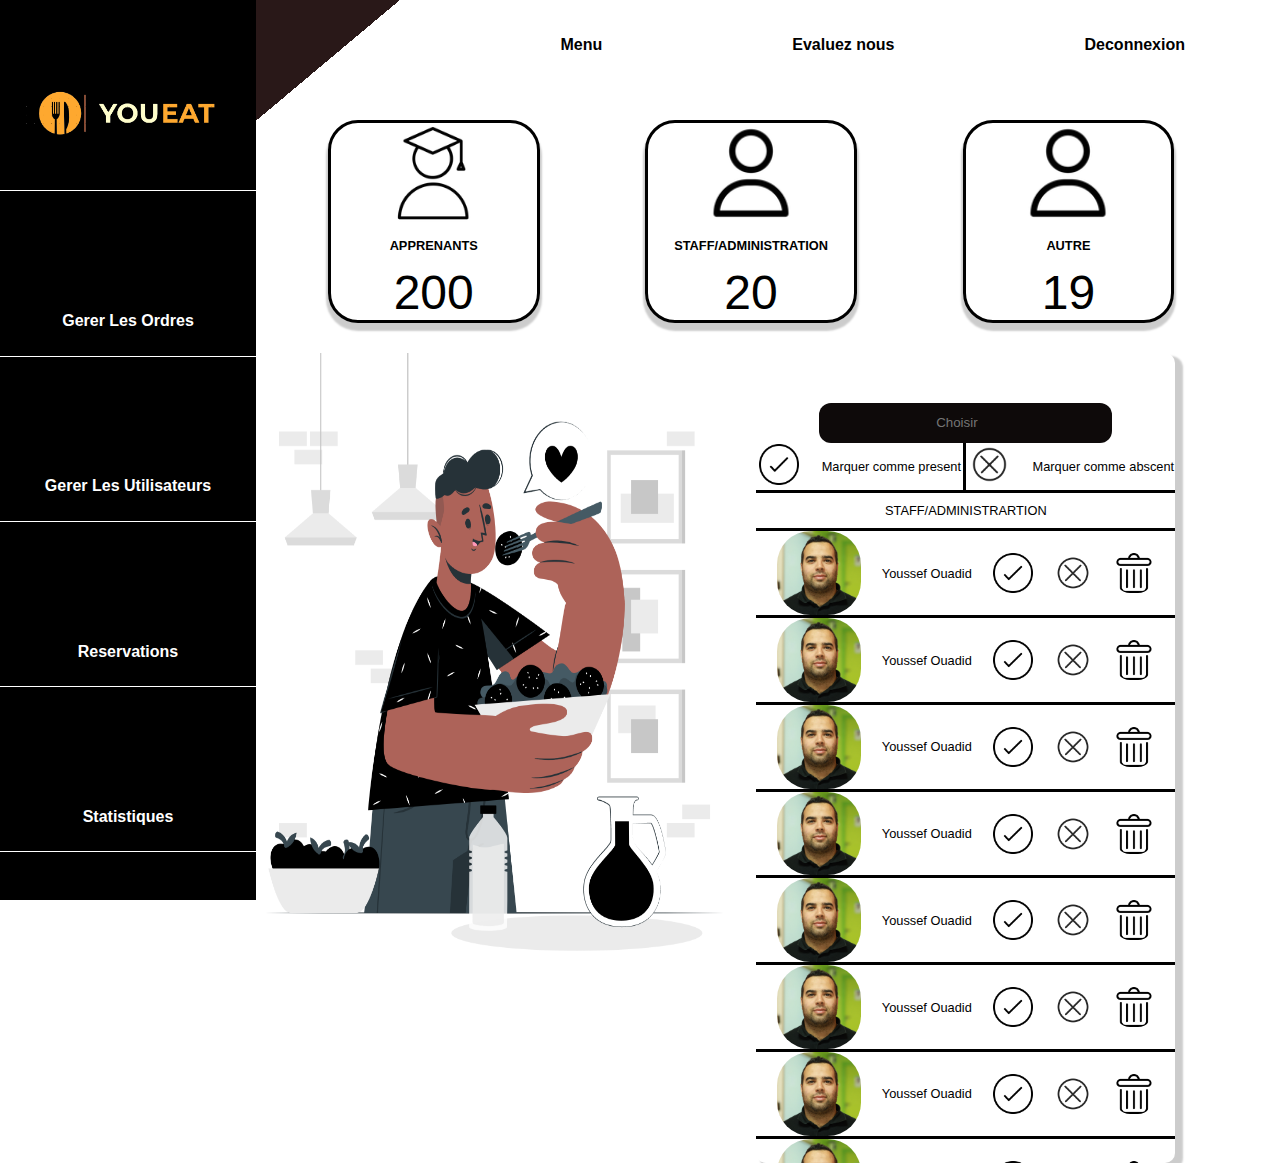
==== CodeSource/admin.html @ 44e64937 "L'ajout de code des deux pages Reservations&Admin" ====
<!DOCTYPE html>
<html lang="en">
  <head>
    <meta charset="UTF-8" />
    <meta http-equiv="X-UA-Compatible" content="IE=edge" />
    <meta name="viewport" content="width=device-width, initial-scale=1.0" />
    <meta
      name="description"
      content="Le site officiel de restauration de l'école YouCode / Si vous etes actuellement  un étiduant  YouCode creer votre compte et commencer par reservée votre plat  "
    />
    <meta
      name="keywords"
      content="Repat , manger , plats , admin , gerer,YouCode"
    />
    <link rel="stylesheet" href="styleReser-admin.css" />
    <link rel="icon" href="Ressources/ICON.png" />
    <title>Page Administration</title>
    <style>
      body {
        color: rgba(255, 255, 255, 0.719);
        font-family: "Karla", sans-serif;
        }
      ::-webkit-scrollbar {
        width: 15px;
      }
      ::-webkit-scrollbar-track {
        background-color: white;
      }
      ::-webkit-scrollbar-thumb {
        background-color: rgba(0, 0, 0, 0.363);
        border-radius: 10px;
      }
      ::-webkit-scrollbar-thumb:hover {
        background-color: black;
      }
    </style>
  </head>
  <body>
    <div class="admin admin-fullContainer">
      <aside class="aside asidebarC">
        <div class="asidebarContentC">
          <div class="border img">
            <img
              src="Ressources/logo.png"
              alt="Logo of the webpage"
            />
          </div>
          <div class="border"><a href="">Gerer Les Ordres</a></div>
          <div class="border"><a href="">Gerer Les Utilisateurs</a></div>
          <div class="border"><a href="reservation.html">Reservations</a></div>
          <div class="border"><a href="">Statistiques</a></div>
        </div>
      </aside>

      <main class="admin admin-Container">
        <header class="header">
          <ul>
            <li><a class="Menu" href="PageMenu.html">Menu</a></li>
            <li><a href="PageFeedBck.html">Evaluez nous</a></li>
            <li><a href="">Deconnexion</a></li>
          </ul>
        </header>
       
        <section class="section1">
          <div class="cards card1">
            <i><img src="Ressources/icons/learner.ico " width="100" alt="icon" /></i>
            <h1>APPRENANTS</h1>
            <span>200</span>
          </div>
          <div class="cards card2">
            <i><img src="Ressources/icons/user.ico " width="100" alt="icon" /></i>
            <h1>STAFF/ADMINISTRATION</h1>
            <span>20</span>
          </div>
          <div class="cards card3">
            <i><img src="Ressources/icons/user.ico " width="100" alt="icon"/></i>
            <h1>AUTRE</h1>
            <span>19</span>
          </div>
        </section>

        <section class="section2">
          <div class="imageC">
            <img
              class="back"
              src="Ressources/backgr.png"
              alt="Photo of a person eating"
            />
          </div>
          <div class="section2C">
            <div class="usersDataC">
              <input class="input" list="types" placeholder="Choisir" />
              <datalist id="types">
                <option value="Apprenants"></option>
                <option value="Staff"></option>
                <option value="Administration"></option>
              </datalist>
            </div>
            <div class="manageC">
              <div class="Cont Cont1">
                <i><img src="Ressources/icons/checked.ico " alt="icon" /></i>
                <span>Marquer comme present</span>
              </div>
              <div class="Cont">
                <i class="wrongIco"
                  ><img src="Ressources/icons/wrong.ico " alt="icon"
                /></i>
                <span>Marquer comme abscent</span>
              </div>
            </div>
            <div class="users spanX">
              <span class="">STAFF/ADMINISTRARTION</span>
            </div>
            <div class="users">
              <img src="Ressources/ouadidimage.jpg" alt="Ouadid Image" />
              <span>Youssef Ouadid</span>
              <img class="icons" src="Ressources/icons/checked.ico" alt="icon" />
              <img class="icons" src="Ressources/icons/wrong.ico" alt="icon"/>
              <img class="icons" src="Ressources/icons/delete.ico" alt="icon" />
            </div>
            <div class="users">
                <img src="Ressources/ouadidimage.jpg" alt="Ouadid Image" />
                <span>Youssef Ouadid</span>
                <img class="icons" src="Ressources/icons/checked.ico" alt="icon" />
                <img class="icons" src="Ressources/icons/wrong.ico" alt="icon"/>
                <img class="icons" src="Ressources/icons/delete.ico" alt="icon" />
              </div>
              <div class="users">
                <img src="Ressources/ouadidimage.jpg" alt="Ouadid Image" />
                <span>Youssef Ouadid</span>
                <img class="icons" src="Ressources/icons/checked.ico" alt="icon" />
                <img class="icons" src="Ressources/icons/wrong.ico" alt="icon"/>
                <img class="icons" src="Ressources/icons/delete.ico" alt="icon" />
              </div>
              <div class="users">
                <img src="Ressources/ouadidimage.jpg" alt="Ouadid Image" />
                <span>Youssef Ouadid</span>
                <img class="icons" src="Ressources/icons/checked.ico" alt="icon" />
                <img class="icons" src="Ressources/icons/wrong.ico" alt="icon"/>
                <img class="icons" src="Ressources/icons/delete.ico" alt="icon" />
              </div>
              <div class="users">
                <img src="Ressources/ouadidimage.jpg" alt="Ouadid Image" />
                <span>Youssef Ouadid</span>
                <img class="icons" src="Ressources/icons/checked.ico" alt="icon" />
                <img class="icons" src="Ressources/icons/wrong.ico" alt="icon"/>
                <img class="icons" src="Ressources/icons/delete.ico" alt="icon" />
              </div>
              <div class="users">
                <img src="Ressources/ouadidimage.jpg" alt="Ouadid Image" />
                <span>Youssef Ouadid</span>
                <img class="icons" src="Ressources/icons/checked.ico" alt="icon" />
                <img class="icons" src="Ressources/icons/wrong.ico" alt="icon"/>
                <img class="icons" src="Ressources/icons/delete.ico" alt="icon" />
              </div>
              <div class="users">
                <img src="Ressources/ouadidimage.jpg" alt="Ouadid Image" />
                <span>Youssef Ouadid</span>
                <img class="icons" src="Ressources/icons/checked.ico" alt="icon" />
                <img class="icons" src="Ressources/icons/wrong.ico" alt="icon"/>
                <img class="icons" src="Ressources/icons/delete.ico" alt="icon" />
              </div>
              <div class="users">
                <img src="Ressources/ouadidimage.jpg" alt="Ouadid Image" />
                <span>Youssef Ouadid</span>
                <img class="icons" src="Ressources/icons/checked.ico" alt="icon" />
                <img class="icons" src="Ressources/icons/wrong.ico" alt="icon"/>
                <img class="icons" src="Ressources/icons/delete.ico" alt="icon" />
              </div>
           
          </div>
          <h1 class="hi" style="display: none;">Hi</h1>
        </section>
    </main>
    </div>
  </body>
</html>
---- CodeSource/styleReser-admin.css ----
* {
  margin: 0px;
  padding: 0px;
  box-sizing: border-box;
  @import url("https://fonts.googleapis.com/css2?family=Karla:wght@800&display=swap");
 
}
/********* For Mobile and Tablettes layouts *********/
/****** Reservation page style ********/
.Reserv-all{
  background: rgb(255,255,255);
  background: linear-gradient(151deg, rgba(255,255,255,1) 11%, rgba(0,0,0,1) 11%);

}
.Reserv-all {
  display: grid;
  grid-template-columns: 1fr;
 
}
/******** HEADER ************/
.Reserv-header {
  display: grid;
  grid-template-columns: repeat(6, 1fr);
  grid-template-rows: 1fr auto;
}
.Reserv-header .logo {
  width: 200px;
}
.Reserv-header div {
  grid-column: 2 /4;
}
.Reserv-header ul {
  list-style: none;
  display: flex;
  justify-content: space-between;
  grid-column: 1/ 7;
  grid-row: 2/2;
}
/********* Style for section1 *******/
.Reserv-section1 {
  display: grid;
  grid-template-columns: repeat(10, 1fr);
  grid-template-rows: repeat(2, 1fr);
}
.Reserv-section1 .section1_container1 {
  grid-column: 2/ 10;
  padding-left: 2%;
  padding-top: 10%;
}
.Reserv-section1 .section1_container2 {
  grid-column: 2/ 10;
}
.Reserv-section1 td , th {
  border: 2px solid white;
}


.section1_ .couscous {
  margin-left: 30%;
  width: 50%;
}
.section1_ .tajine {
  margin-left: 25%;
  width: 60%;
}

.Reserv-section1 .h6_1 {
  color: white;
  display: block;
  margin-left: 35%;
  letter-spacing: 3px;
  
}
.border h2 {
  font-size: 0.3em;
  margin-left: 20%;
}
.Reserv-section1 .button {
  display: block;
  padding: 5px;
  border-radius: 10px;
  border: 0px;
  background-color: orange;
  margin-left: 33%;
  cursor: pointer;
}
.section1_ .input {
  background-color:rgba(255, 255, 255, 0.719) ;
  color: black;
  text-align: center;
  margin: 15px 0px;
  width: 70%;
  border-radius: 0 10px;
  margin-left: 10%;
}

.Reserv-section1 .title {
  letter-spacing: 4px;
  margin-bottom: 15px;
}
.title1 {
  margin-left: 25%;
}
.section1_ h1 {
  font-size: 2em;
}



.Reserv-section1 .para {
  letter-spacing: 3px;
  line-height: 35px;
}
.Reserv-section1 #date-time {
  margin-bottom: 10px;
  background-color: hsl(39deg 100% 51% / 91%);
  border-radius: 10px;
  margin-left: 25%;
}

/*********** Section 2 and 3************/
.studentsImages {
  width: 10%;
  border-radius: 40px;
}
.section2_container {
  width: 79vw;
  margin: 20px auto;
}
.section2_container .platebox {
  display: flex;
  justify-content: center;
  border-bottom: 2px solid white;
}
.section2_cont {
  display: flex;
  justify-content: space-between;
  margin-bottom: 15px;
  align-items: center;
  border-bottom: 2px solid white;
}
.section2_cont .names {
  margin: 10px 0px;
}

/****** Admin page style ********/
/*** Setting the full environement work *****/
.admin-fullContainer {
  display: inline-block;
}
/******* Styling the aside bar *********/
.img >img {
  width: 80%;
}
.admin .asidebarC {
  position: fixed;
  height: 100vh;
  width: 20vw;
  background: black;
}
.admin-Container {
  background: rgb(41,24,24);
  background: linear-gradient(140deg, rgba(41,24,24,1) 4%, rgba(255,255,255,1) 4%, rgba(255,255,255,1) 100%);
  min-width: 75vw;
  display: grid;
  grid-template-columns: repeat(11, 1fr);
  grid-template-rows: 10vh 1fr 4fr;
  grid-row-gap: 30px;
}
.asidebarContentC {
  display: flex;
  flex-direction: column;
  justify-content: space-around;
  height: 100%;
  text-align: center;
}
.asidebarContentC a {
 color: white;
 font-size: 0.7rem;
}
.asidebarContentC a,
.header a , .Reserv-header ul li a , .Reserv-section1 .para , .Reserv-section1 .h6_1 {
  font-weight: bold;
  text-decoration: none;
  cursor: pointer;
}
.asidebarContentC .border {
  padding: 10% 0;
  border-bottom: 1px solid white;
}
/******* Styling the header *********/
.admin .header {
  grid-column: 3/12;
}
.admin .header ul a {
  color: black;
}
.admin .header ul .Menu {
  color: inherit;
}
.admin .header ul {
  list-style: none;
  height: 100%;
  display: flex;
  justify-content: space-around;
  align-items: center;
}
/********* Section 1 ***********/
.admin .section1 {
  grid-column: 2/12;
  display: grid;
  grid-template-columns: repeat(11, 1fr);
  grid-template-rows: repeat(3,1fr) 30px ;
  row-gap: 50px;
 
}

.admin .section1 .cards {
  border: 3px solid black;
  box-shadow: 0px 6px 2px 2px rgb(0 0 0 / 20%);
  border-radius: 30px;
  display: flex;
  flex-direction: column;
  align-items: center;
  justify-content: space-between;
}
.admin .section1 .card1 {
  grid-column: 3/11;
  
}
.admin .section1 .card2 {
  grid-column: 3/11;
}
.admin .section1 .card3 {
  grid-column: 3/11;
}
.admin .section1 span {
  font-size: 3rem;
}
.admin .section1 .cards h1,
span {
  color: black;
  font-size: 0.8em;
}
/******* Style Section2******\\\\\\\\\*/
.admin .section2 {
  grid-column: 3/12;
  display: grid;
  grid-template-columns: repeat(10, 1fr);
  
  
}
.admin .section2 .imageC {
  grid-column: 1/11;
}

.admin .section2 .back  {
  width: 100%;
  height: 35%;
}
.admin .section2 .usersDataC {
  display: flex;
  flex-direction: column;
  align-items: center;
}
.admin .section2 .input {
  margin-top: 50px;
  width: 70%;
  height: 40px;
  border-radius: 12px;
  border: 0px;
  background-color: rgb(14, 10, 10);
  text-align: center;
}
.admin .section2 .section2C {
  box-shadow: 6px 5px 2px 2px rgb(0 0 0 / 20%);
  border-radius: 10px;
  grid-column: 2/10;
  height: 76vh;
  overflow: auto;
  overflow-x: hidden;
  margin-top: -1100px;
}
.admin .section2 .manageC {
  display: flex;
  justify-content: space-evenly;
}
.admin .section2 .Cont {
  display: flex;
  justify-content: space-around;
  align-items: center;
}
.admin .section2 .Cont {
  border-bottom: 3px solid black;
}
.admin .section2 .Cont1 {
  border-right: 3px solid black;
}
.admin .section2 i {
  width: 28%;
}
.admin .section2 .wrongIco {
  width: 30%;
}
.admin .section2  img {
  width: 70%;
}

.section2 .users {
  display: flex;
  align-items: center;
  justify-content: space-evenly;

  border-bottom: 3px solid black;
}
.section2 .spanX {
  margin: 0px;
  padding: 10px;
}
.section2 .users img {
  width: 20%;
  border-radius: 40%;
}
.section2 .iconC {
  border: 1px solid black;
  display: flex;
}
.section2 .iconC i {
  width: 10%;
  height: 20%;
}
.section2 .iconC i::hoover {
    cursor: pointer;
  }
.section2 .users .icons {
  height: 40px;
  width: 40px;
}
/* For Desktops layouts */
@media (min-width: 800px) {
  /****** Reservation page style ********/
  .Reserv-header {
    grid-template-rows: 60px;
  }
  .Reserv-header div {
    grid-column: 1 /3;
  }
  .Reserv-header ul {
    position: relative;
    bottom: 29px;
    grid-column: 4/ 7;
    margin-right: 10%;
  }
  .Reserv-section1 {
    grid-template-rows: 1fr;
  }
  .Reserv-section1 .section1_container1 {
    grid-column: 2/ 5;

    padding-left: 7%;
    padding-top: 10%;
  }
  .Reserv-section1 .section1_container2 {
    grid-column: 7/ 10;
  }
  .section2_cont {
    display: flex;
    justify-content: space-evenly;
  }
  .border h2 {
    font-size: 0.5rem;
    
  }
  /*************** Admin page style ***********************/
  .admin .header {
    grid-column: 5/12;
  }
  .admin .header ul .Menu {
    color: black;
  }
  .asidebarContentC a {
    color: white;
    font-size: 1rem;
   }
  .admin .section1 {
      grid-template-rows: 1fr;
  }
  .admin-Container {
    background: rgb(41,24,24);
background: linear-gradient(140deg, rgba(41,24,24,1) 15%, rgba(255,255,255,1) 15%, rgba(255,255,255,1) 100%);
  }
  .admin .section1 .card1 {
    grid-column: 3/5;
  }
  .admin .section1 .card2 {
    grid-column: 6/8;
  }
  .admin .section1 .card3 {
    grid-column: 9/11;
  }
  .admin .section2 .imageC {
    grid-column: 1/6;
  }
  .admin .section2 .back {
    width: 100%;
    height: 80%;
  }
  .admin .section2 .section2C {
      margin: 0px;
      grid-column: 6/10;
      height: 90vh;
  }
}
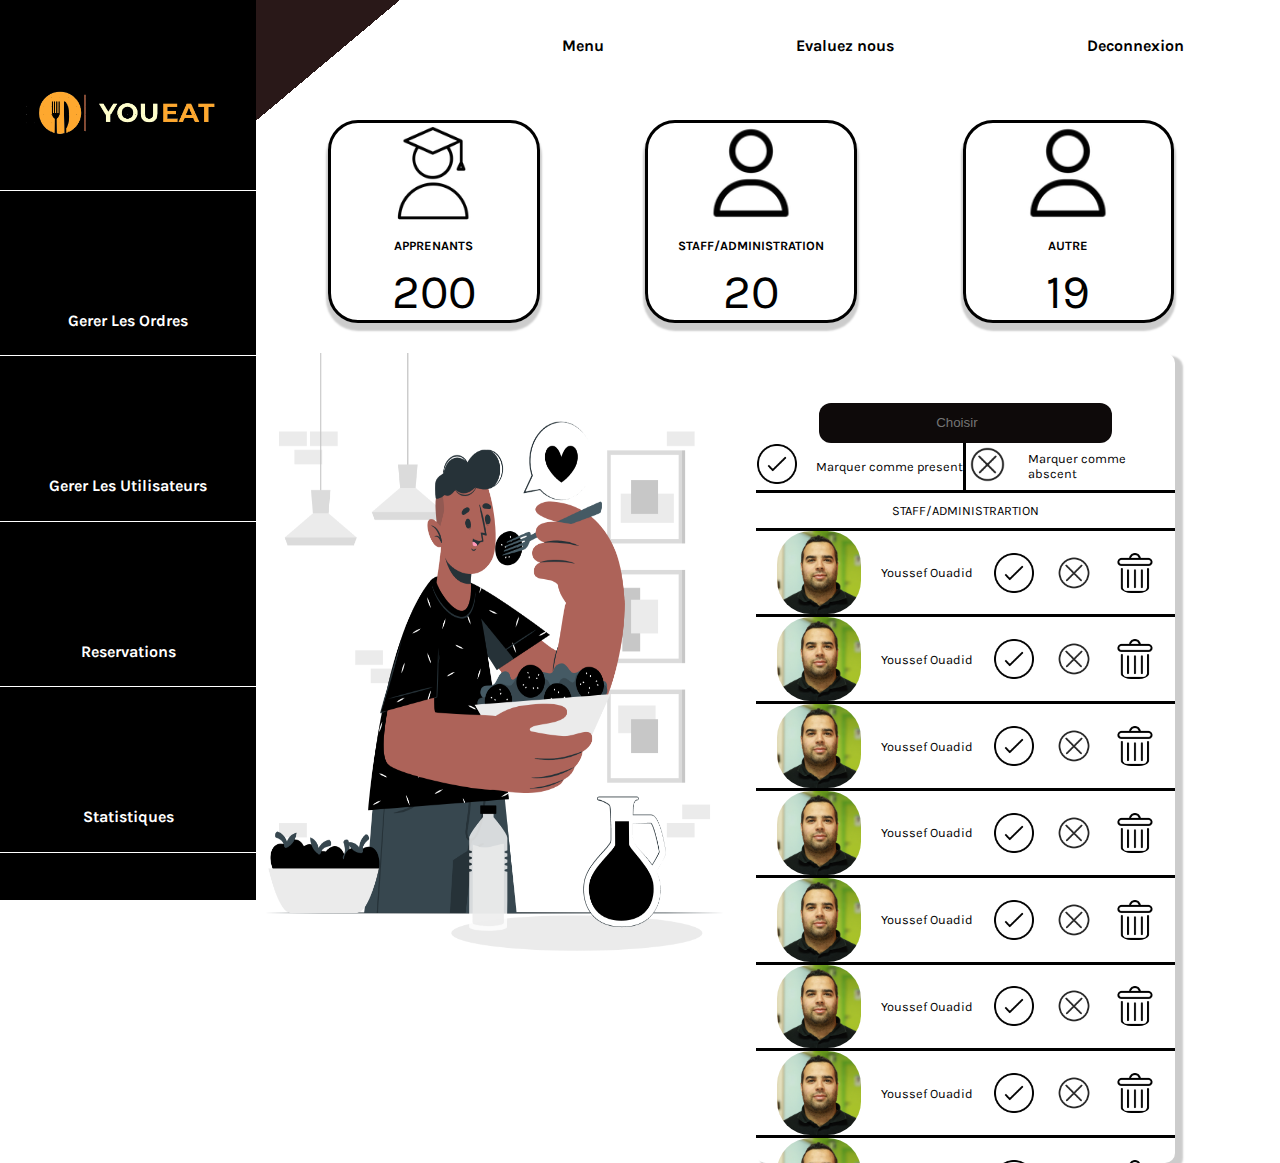
==== commit cdc13fa6: "Linking pages and grouping them into one css file" ====
--- a/CodeSource/admin.html
+++ b/CodeSource/admin.html
@@ -12,7 +12,7 @@
       name="keywords"
       content="Repat , manger , plats , admin , gerer,YouCode"
     />
-    <link rel="stylesheet" href="styleReser-admin.css" />
+    <link rel="stylesheet" href="style.css" />
     <link rel="icon" href="Ressources/ICON.png" />
     <title>Page Administration</title>
     <style>
@@ -45,10 +45,10 @@
               alt="Logo of the webpage"
             />
           </div>
-          <div class="border"><a href="">Gerer Les Ordres</a></div>
-          <div class="border"><a href="">Gerer Les Utilisateurs</a></div>
+          <div class="border"><a href="page d ajout.html">Gerer Les Ordres</a></div>
+          <div class="border"><a href="#">Gerer Les Utilisateurs</a></div>
           <div class="border"><a href="reservation.html">Reservations</a></div>
-          <div class="border"><a href="">Statistiques</a></div>
+          <div class="border"><a href="statistiques.html">Statistiques</a></div>
         </div>
       </aside>
 
--- a/CodeSource/style.css
+++ b/CodeSource/style.css
@@ -0,0 +1,1594 @@
+@import url("https://fonts.googleapis.com/css2?family=Karla:wght@800&display=swap");
+@import url('https://fonts.googleapis.com/css2?family=Architects+Daughter&family=Oleo+Script&display=swap');
+@import url('https://fonts.googleapis.com/css2?family=Oleo+Script&display=swap');
+@import url("https://fonts.googleapis.com/css2?family=Spline+Sans:wght@500&display=swap");
+* {
+  margin: 0px;
+  padding: 0px;
+  box-sizing: border-box;
+}
+/********* For Mobile and Tablettes layouts *********/
+/****** Reservation page style ********/
+.Reserv-all{
+  background: rgb(255,255,255);
+  background: linear-gradient(151deg, rgba(255,255,255,1) 11%, rgba(0,0,0,1) 11%);
+
+}
+.Reserv-all {
+  display: grid;
+  grid-template-columns: 1fr;
+ 
+}
+/******** HEADER ************/
+.Reserv-header {
+  display: grid;
+  grid-template-columns: repeat(6, 1fr);
+  grid-template-rows: 1fr auto;
+}
+.Reserv-header .logo {
+  width: 200px;
+}
+.Reserv-header div {
+  grid-column: 2 /4;
+}
+.Reserv-header ul {
+  list-style: none;
+  display: flex;
+  justify-content: space-between;
+  grid-column: 1/ 7;
+  grid-row: 2/2;
+}
+.Reserv-header ul a {
+  color: white;
+}
+/********* Style for section1 *******/
+.Reserv-section1 {
+  display: grid;
+  grid-template-columns: repeat(10, 1fr);
+  grid-template-rows: repeat(2, 1fr);
+}
+.Reserv-section1 .section1_container1 {
+  grid-column: 2/ 10;
+  padding-left: 2%;
+  padding-top: 10%;
+}
+.Reserv-section1 .section1_container2 {
+  grid-column: 2/ 10;
+}
+.Reserv-section1 td , th {
+  border: 2px solid white;
+}
+
+
+.section1_ .couscous {
+  margin-left: 30%;
+  width: 50%;
+}
+.section1_ .tajine {
+  margin-left: 25%;
+  width: 60%;
+}
+
+.Reserv-section1 .h6_1 {
+  color: white;
+  display: block;
+  margin-left: 35%;
+  letter-spacing: 3px;
+  
+}
+.border h2 {
+  font-size: 0.3em;
+  margin-left: 20%;
+}
+.Reserv-section1 .button {
+  display: block;
+  padding: 5px;
+  border-radius: 10px;
+  border: 0px;
+  background-color: orange;
+  margin-left: 33%;
+  cursor: pointer;
+}
+.section1_ .input {
+  background-color:rgba(255, 255, 255, 0.719) ;
+  color: black;
+  text-align: center;
+  margin: 15px 0px;
+  width: 70%;
+  border-radius: 0 10px;
+  margin-left: 10%;
+}
+
+.Reserv-section1 .title {
+  letter-spacing: 4px;
+  margin-bottom: 15px;
+}
+.title1 {
+  margin-left: 25%;
+}
+.section1_ h1 {
+  font-size: 2em;
+}
+
+
+
+.Reserv-section1 .para {
+  letter-spacing: 3px;
+  line-height: 35px;
+}
+.Reserv-section1 #date-time {
+  margin-bottom: 10px;
+  background-color: hsl(39deg 100% 51% / 91%);
+  border-radius: 10px;
+  margin-left: 25%;
+}
+
+/*********** Section 2 and 3************/
+.studentsImages {
+  width: 10%;
+  border-radius: 40px;
+}
+.section2_container {
+  width: 79vw;
+  margin: 20px auto;
+}
+.section2_container .platebox {
+  display: flex;
+  justify-content: center;
+  border-bottom: 2px solid white;
+}
+.section2_cont {
+  display: flex;
+  justify-content: space-between;
+  margin-bottom: 15px;
+  align-items: center;
+  border-bottom: 2px solid white;
+}
+.section2_cont .names {
+  margin: 10px 0px;
+}
+
+/****** Admin page style ********/
+/*** Setting the full environement work *****/
+.admin-fullContainer {
+  display: inline-block;
+}
+/******* Styling the aside bar *********/
+.img >img {
+  width: 80%;
+}
+.admin .asidebarC {
+  position: fixed;
+  height: 100vh;
+  width: 20vw;
+  background: black;
+}
+.admin-Container {
+  background: rgb(41,24,24);
+  background: linear-gradient(140deg, rgba(41,24,24,1) 4%, rgba(255,255,255,1) 4%, rgba(255,255,255,1) 100%);
+  min-width: 75vw;
+  display: grid;
+  grid-template-columns: repeat(11, 1fr);
+  grid-template-rows: 10vh 1fr 4fr;
+  grid-row-gap: 30px;
+}
+.asidebarContentC {
+  display: flex;
+  flex-direction: column;
+  justify-content: space-around;
+  height: 100%;
+  text-align: center;
+}
+.asidebarContentC a {
+ color: white;
+ font-size: 0.7rem;
+}
+.asidebarContentC a,
+.header a , .Reserv-header ul li a , .Reserv-section1 .para , .Reserv-section1 .h6_1 {
+  font-weight: bold;
+  text-decoration: none;
+  cursor: pointer;
+}
+.asidebarContentC .border {
+  padding: 10% 0;
+  border-bottom: 1px solid white;
+}
+/******* Styling the header *********/
+.admin .header {
+  grid-column: 3/12;
+}
+.admin .header ul a {
+  color: black;
+}
+.admin .header ul .Menu {
+  color: inherit;
+}
+.admin .header ul {
+  list-style: none;
+  height: 100%;
+  display: flex;
+  justify-content: space-around;
+  align-items: center;
+}
+/********* Section 1 ***********/
+.admin .section1 {
+  grid-column: 2/12;
+  display: grid;
+  grid-template-columns: repeat(11, 1fr);
+  grid-template-rows: repeat(3,1fr) 30px ;
+  row-gap: 50px;
+ 
+}
+
+.admin .section1 .cards {
+  border: 3px solid black;
+  box-shadow: 0px 6px 2px 2px rgb(0 0 0 / 20%);
+  border-radius: 30px;
+  display: flex;
+  flex-direction: column;
+  align-items: center;
+  justify-content: space-between;
+}
+.admin .section1 .card1 {
+  grid-column: 3/11;
+  
+}
+.admin .section1 .card2 {
+  grid-column: 3/11;
+}
+.admin .section1 .card3 {
+  grid-column: 3/11;
+}
+.admin .section1 span {
+  font-size: 3rem;
+}
+.admin .section1 .cards h1,
+span {
+  color: black;
+  font-size: 0.8em;
+}
+/******* Style Section2******\\\\\\\\\*/
+.admin .section2 {
+  grid-column: 3/12;
+  display: grid;
+  grid-template-columns: repeat(10, 1fr);
+  
+  
+}
+.admin .section2 .imageC {
+  grid-column: 1/11;
+}
+
+.admin .section2 .back  {
+  width: 100%;
+  height: 35%;
+}
+.admin .section2 .usersDataC {
+  display: flex;
+  flex-direction: column;
+  align-items: center;
+}
+.admin .section2 .input {
+  margin-top: 50px;
+  width: 70%;
+  height: 40px;
+  border-radius: 12px;
+  border: 0px;
+  background-color: rgb(14, 10, 10);
+  text-align: center;
+}
+.admin .section2 .section2C {
+  box-shadow: 6px 5px 2px 2px rgb(0 0 0 / 20%);
+  border-radius: 10px;
+  grid-column: 2/10;
+  height: 76vh;
+  overflow: auto;
+  overflow-x: hidden;
+  margin-top: -1100px;
+}
+.admin .section2 .manageC {
+  display: flex;
+  justify-content: space-evenly;
+}
+.admin .section2 .Cont {
+  display: flex;
+  justify-content: space-around;
+  align-items: center;
+}
+.admin .section2 .Cont {
+  border-bottom: 3px solid black;
+}
+.admin .section2 .Cont1 {
+  border-right: 3px solid black;
+}
+.admin .section2 i {
+  width: 28%;
+}
+.admin .section2 .wrongIco {
+  width: 30%;
+}
+.admin .section2  img {
+  width: 70%;
+}
+
+.section2 .users {
+  display: flex;
+  align-items: center;
+  justify-content: space-evenly;
+
+  border-bottom: 3px solid black;
+}
+.section2 .spanX {
+  margin: 0px;
+  padding: 10px;
+}
+.section2 .users img {
+  width: 20%;
+  border-radius: 40%;
+}
+.section2 .iconC {
+  border: 1px solid black;
+  display: flex;
+}
+.section2 .iconC i {
+  width: 10%;
+  height: 20%;
+}
+.section2 .iconC i::hoover {
+    cursor: pointer;
+  }
+.section2 .users .icons {
+  height: 40px;
+  width: 40px;
+}
+/* For Desktops layouts */
+@media (min-width: 800px) {
+  /****** Reservation page style ********/
+  .Reserv-header {
+    grid-template-rows: 60px;
+  }
+  .Reserv-header div {
+    grid-column: 1 /3;
+  }
+  .Reserv-header ul {
+    position: relative;
+    bottom: 29px;
+    grid-column: 4/ 7;
+    margin-right: 10%;
+  }
+  .Reserv-section1 {
+    grid-template-rows: 1fr;
+  }
+  .Reserv-section1 .section1_container1 {
+    grid-column: 2/ 5;
+
+    padding-left: 7%;
+    padding-top: 10%;
+  }
+  .Reserv-section1 .section1_container2 {
+    grid-column: 7/ 10;
+  }
+  .section2_cont {
+    display: flex;
+    justify-content: space-evenly;
+  }
+  .border h2 {
+    font-size: 0.5rem;
+    
+  }
+  /*************** Admin page style ***********************/
+  .admin .header {
+    grid-column: 5/12;
+  }
+  .admin .header ul .Menu {
+    color: black;
+  }
+  .asidebarContentC a {
+    color: white;
+    font-size: 1rem;
+   }
+  .admin .section1 {
+      grid-template-rows: 1fr;
+  }
+  .admin-Container {
+    background: rgb(41,24,24);
+background: linear-gradient(140deg, rgba(41,24,24,1) 15%, rgba(255,255,255,1) 15%, rgba(255,255,255,1) 100%);
+  }
+  .admin .section1 .card1 {
+    grid-column: 3/5;
+  }
+  .admin .section1 .card2 {
+    grid-column: 6/8;
+  }
+  .admin .section1 .card3 {
+    grid-column: 9/11;
+  }
+  .admin .section2 .imageC {
+    grid-column: 1/6;
+  }
+  .admin .section2 .back {
+    width: 100%;
+    height: 80%;
+  }
+  .admin .section2 .section2C {
+      margin: 0px;
+      grid-column: 6/10;
+      height: 90vh;
+  }
+}
+
+/************Statistiques Style ***************/
+.log-restaurant{
+  width: 300px;
+}
+.body-statistic{
+  margin: 0;
+  font-family: 'Karla', sans-serif;
+  overflow-y: hidden;
+ background-color: white;
+ overflow-y:scroll ;  
+  
+}
+.container i{
+  font-size: 40px ;
+  margin-top: 10px;
+}
+
+
+.main{
+  display: flex;
+  width: 100%;
+  box-sizing: border-box;
+}
+.aside-menu{
+  width: 30%;
+  border: 6px solid black;
+  background-color: black;
+  height: 100vh;
+}
+.a-menu-statistic{
+  padding: 10px;
+   line-height: 2.5;     /* meaning that the line height will be relative to the font size */
+} 
+.list-menu-statistic .a-menu-statistic {
+  text-decoration: none;
+  color: rgb(254,168,47);
+  font-size: 25px;
+}
+.img-list-menu{
+  width: 250px;
+}
+.nav-menu-statistic{
+  list-style: none;
+  display: flex;
+  flex-direction: column;
+  justify-content: center;
+  align-items: center;
+}
+.a-menu-statistic:hover{
+ color: white;
+}
+.section-content-statistic h1{
+  font-size: 30px;
+}
+.h1-content-statistic{
+  position: absolute;
+  bottom: 80%;
+}
+
+.section-content-statistic{
+  display: flex;
+  width: 70%;
+  align-items: center;
+  text-align: center;
+  justify-content: space-evenly;
+  background-color:rgb(255,237,178);
+
+}
+
+
+.card {
+  box-shadow: 0 4px 8px 0 rgba(0,0,0,0.2);
+  transition: 0.3s;
+  width: 20%;
+  height: 45vh;
+  display: flex;
+  background-color: #F2A02D ;
+  border-radius: 20px;
+}
+
+.card:hover {
+  box-shadow: 0 16px 16px 0 rgba(0,0,0,0.2);
+}
+
+.container {
+  padding: 2px 16px;
+}  
+
+
+
+
+@media only screen and (max-width: 450px){
+.body-statistic{
+  font-family: 'Karla', sans-serif;
+}
+
+.section-content-statistic{
+  display: flex;
+  width: 100vw;
+  height: 100%;
+  padding-bottom: 20px;
+  flex-direction: column;
+  justify-content: unset;
+}
+
+.card{
+  display: flex;
+  width: 50vw;
+ margin: 10px;
+ height: 35vh;
+}
+
+.nav-menu-statistic{
+  display: flex;
+  height: 6vw;
+}
+.log-restaurant{
+width: 52vw;
+}
+.img-list-menu{
+  display: none;
+}
+
+.list-menu-statistic .a-menu-statistic{
+  font-size: 3vw;
+  
+}
+
+.list-menu-statistic{
+  list-style: none;
+}
+
+.aside-menu {
+  width: 97vw;
+  border: 6px solid black;
+  background-color: black;
+  height: 32vw;
+}
+
+.for_img{
+  display: flex;
+  justify-content: center;
+  align-items: center;
+}
+
+.ul_menu_statistic{
+  display: flex;
+  margin: 0;
+  padding: 0;
+ 
+}
+
+.main_statistic{
+  display: inline-block;
+
+
+}
+
+.h1-content-statistic{
+  position: unset;
+  margin-top: 9vw;
+  font-size: 12vw;
+  
+}
+.a-menu-statistic:hover{
+  color: white;
+}
+
+
+}
+
+/* xxxxxxxxxxxxxxxxxxxxxxxxxxxxxxxxxxxxxxxxxxxxx   Page Index   xxxxxxxxxxxxxxxxxxxxxxxxxxxxxxxxxxxxxxxxxxxxxx*/
+.Logo-Image {
+  width: 160px;
+  height: 70px;
+  grid-column: 1/3;
+}
+.List-Header ul li  {
+  display: inline-flex;
+  list-style: none;
+  margin-left: 30px;
+  font-size: 20px;
+}
+.List-Header ul li a {
+  color:#F0A729;
+  font-family: fantasy;
+  text-decoration: none;
+  background-color: black;
+}
+.List-Header ul li a:hover{
+ text-decoration: underline;
+  color: white;
+}
+.List-Header{
+grid-column: 1/4;
+grid-row: 2;
+justify-self:center;
+}
+.Index-header {
+display: grid;
+grid-template-columns: repeat(3,1fr);
+grid-template-rows: 1fr 1fr;
+}
+.Title h1 {
+  color:white;
+  text-align: center;
+  font-size: 50px;
+  font-family: 'Oleo Script', cursive;
+  padding: 4vh;
+  text-align: center;
+}
+.description  {
+  color:white;
+  font-size: 10px;
+  text-align: center;
+  font-family: Verdana;
+}
+.btn-Enter  {
+  width: 120px;
+  height: 30px;
+  border: none;
+  border-radius: 30px;
+  color: white;
+  font-size: 20px;
+  background-color: #CE3232;
+  grid-column: 2/3;
+  justify-self: center;
+  font-family: 'Architects Daughter', cursive;
+  margin-top: 26%;
+  text-align: center;
+}
+.button {
+  display:grid;
+  grid-template-columns: 1FR 1fr 1fr;
+}
+
+/* xxxxxxxxxxxxxxxxxxxxxxxxxxxxxxxxxxxxxxxxxxxxx   page login   xxxxxxxxxxxxxxxxxxxxxxxxxxxxxxxxxxxxxxxxxxxxxx*/
+.Logo-Page-Login {
+
+  width: 280px;
+  height: 100px;
+}
+.Logo-Image-PageLogin {
+width: 280px;
+height: 100px;
+grid-column: 1/2;
+
+}
+.Login-Title {
+
+  grid-row: 2/3;
+  grid-column: 1/2;
+  justify-self: center;
+}
+.body-page-Login {
+  width: 100vw;
+  height: 100vh;
+  background: linear-gradient(to left, black 0 50%, black 50% 100%);
+  display: grid;
+  grid-template-columns: 1fr;
+  grid-template-rows: 10% 10% 80%;
+}
+
+.Image-Table  {
+  display: none;
+}
+.loginBox {
+  margin: 5%;
+  font-family: 'Architects Daughter', cursive;
+
+  grid-row: 3/4;
+  grid-column: 1;
+  background-color: white;
+  border-radius: 60px 0px 60px 0px;
+  padding: 10%;
+  height: 84%;
+
+}
+.loginBox input{
+  width: 100%;
+  margin-bottom: 20px;
+}
+.loginBox input[type="text"], input[type="password"]
+{
+  border: none;
+  border-bottom: 1px solid  black ;
+  background: transparent;
+  outline: none;
+  height: 40px;
+  color: #fff;
+  background-color: rgba(252, 252, 252, 0.918);
+  font-size: 16px;
+}
+.loginBox input[type="submit"]
+{
+  border: none;
+  height: 40px;
+  background: #CE3232;
+  color: #fff;
+  font-size: 25px;
+  margin-top: 30px;
+  border-radius: 60px ;
+  color: #fff;   
+  width: 60%;
+  font-family: 'Architects Daughter', cursive;
+}
+.loginBox input[type="submit"]:hover
+{
+  cursor: pointer;
+  background:linear-gradient(to right,bisque  , rgb(214, 82, 58));
+  color: #000;
+}
+.Login-Title h1 {
+  color: #CE3232;
+  text-decoration: underline;
+  background-color: #000;
+  font-family: 'Oleo Script', cursive;
+  /* font-family: 'Oleo Script', cursive; */
+  font-size:30px;
+  font-weight: 1;
+}
+.Button-Login {
+display: flex;
+justify-content: space-around;
+}
+.Message-Login {
+  border: none;
+  border-bottom: 1px solid  black ;
+  outline: none;
+}
+
+/* xxxxxxxxxxxxxxxxxxxxxxxxxxxxxxxxxxxxxxxxxxxxx   page feedback    xxxxxxxxxxxxxxxxxxxxxxxxxxxxxxxxxxxxxxxxxxxxxx*/
+
+.Small-Dascription-feed h1 {
+color: #FFFECB;
+font-size: 40px;
+font-family: 'Oleo Script', cursive;
+text-align: center;
+}
+.Container-Plate-feed {
+  height: 55%;
+  width: 50%;
+  display: inline-block;
+  border:2px double #F0A729;
+  margin-bottom: 4%;
+}
+
+.Plate-image {
+margin: 2% 0% 0% 8%;
+width: 80%;
+height: 40%;
+border-radius: 10PX;
+
+}
+pre {
+  color: #FFFECB;
+}
+.Plate-info {
+  margin: 3%;
+  width: 95%;
+}
+.Plate-info h2 {
+  font-family: 'Oleo Script', cursive;
+  text-decoration: underline;
+  font-weight: 1;
+  text-align: center;
+  color:#F0A729;
+}
+.Container-Plate-feed P{
+  color: #FFFECB;
+  text-align: center;
+}
+
+.Container-Plate-feed  textarea{
+background-color: transparent;
+margin-left: 6%;
+color: white;
+border:none;
+border-bottom: 1px solid  #FFFECB;
+border-left:1px solid  #FFFECB ;
+outline: none;
+align-self: center;
+
+}
+.Container-All-Plates {
+
+  display: flex;
+  flex-direction: column;
+align-items: center;
+
+}
+.checked {
+  color: orange;
+ 
+}
+.NoCheck {
+    color: white;
+}
+.fa {
+  font-size: 25%;
+}
+.Send-Btn {
+
+  display: flex;
+  justify-content: center;
+
+  width: 100vw;
+}
+
+/* xxxxxxxxxxxxxxxxxxxxxxxxxxxxxxxxxxxxxxxxxxxxx   Page Menu   xxxxxxxxxxxxxxxxxxxxxxxxxxxxxxxxxxxxxxxxxxxxxx*/
+/* radio button  */
+input[type=radio] {
+  border: 0px;
+  width: 20%;
+  height: 2em;
+}
+.radio1 {
+  position: relative;
+  top: 1vh;
+  left: 63vw;
+
+}
+.radio2 {
+  position: relative;
+  top: 1vh;
+  left: 63vw;
+
+}
+/* Logo */
+.Logo-Page-Menu {
+      width: 280px;
+      height: 90px;
+}
+.Logo-Image-PageMenu {
+    width: 280px;
+    height: 90px;
+    grid-column: 1/2;
+    justify-self: center;
+  
+}
+
+/* list */
+.List-Menu  ul li {
+    display: inline-flex;
+    color: #FEA82F;  
+    list-style: none;
+    margin-left: 40px;  
+    margin-top: 8%;
+    font-size: 20px;
+    font-family: fantasy;
+    align-self: center;
+}
+
+  .List-Menu  ul li a { 
+         color:#FEA82F;
+         font-weight: 1;
+         text-decoration: none;
+  }
+  .List-Menu  ul li a:hover{
+      color:white;
+      text-decoration:underline;
+  }
+  .List-Menu {
+    grid-column: 1/3;
+    height: 50PX;
+    height: 80px;
+  }
+  .header-Menu{
+    display: grid;
+    grid-template-columns: 1fr;
+    grid-template-rows: 1fr 1fr ;
+  }
+ 
+
+/* PLATE */
+.Container-Two-Plate {
+  display: grid;
+  width: 90%;
+  grid-template-columns: 100% ;
+  grid-template-rows: 1fr 1fr ;
+  border: 2px double #FEA82F ; 
+  margin: 5% 4% 19% 4%;
+}
+ .Plate-One{ 
+     grid-column: 1/2;
+     background: linear-gradient(to left,#FEA82F,white );
+     border-radius: 150px 0px 150px 0px;
+     width: 300px;
+     height: 350px;
+     margin-top: 7%;
+     justify-self: center;
+     border-top: 5px solid #CE3232;
+     border-right: 5px solid #CE3232;  
+ }
+ .Plate-Two{
+  background: linear-gradient(to right,#FEA82F,white );
+  justify-self: center;
+  grid-row: 2/3;
+  border-radius: 150px 0px 150px 0px;
+  width: 300px;
+  height: 350px;
+  margin-top: 7%;
+  border-right: 5px solid #CE3232;
+  border-top: 5px solid #CE3232;
+}
+
+/* images  */
+.Image-Plate-One {
+  width: 240px; 
+  border-radius: 100px 0px 100px 0px;
+  margin: 5%;
+  margin-left: 13%; 
+  border-right: 5px solid #CE3232;
+  border-top: 5px solid #CE3232;
+ }
+
+ .Image-Plate-Two {
+  width: 240px; 
+  /* border-radius: 70px; */
+  border-radius: 100px 0px 100px 0px;
+  margin: 5%;
+  margin-left: 13%; 
+  border-right: 5px solid #CE3232;
+  border-top: 5px solid #CE3232;
+ }
+
+.day { 
+    position: relative;
+     Top: 5vh;
+     left: 38%;
+     background-color: #CE3232;
+     width:30%;
+     height: 4%;
+     text-align: center;
+     border-radius: 15px;
+     color: #fff;
+     font-size: 20px;
+     font-family: 'Architects Daughter', cursive;
+ }
+
+ .Title-Menu {
+     margin-bottom: 2%;
+     font-family: 'Oleo Script', cursive;
+    color: #FFFECB;
+    text-decoration: underline;
+    text-align: center;
+    font-size: 50px;
+    animation: light 1.5s ease-in-out infinite alternate;
+  
+ }
+
+ @keyframes light {
+  from{
+      color: #fff;
+      text-shadow:0 0 10px #e6be10 ,
+      0 0 20px #e6b30c ,
+      0 0 30px #f7ce1b ,
+      /* 0 0 40px #fdf8f6,
+      0 0 50px #ffffff, 
+      0 0 60px #fdfaf9,  */
+      0 0 70px #0e0d0c, 
+      0 0 90px #080605;
+
+  }
+  /*  to{
+      color: lightgray;
+      text-shadow:  0 0 20px #00fff2;
+    0 0 30px #00fff2,
+      0 0 40px #00fff2,
+      0 0 50px #00fff2,
+     
+      0 0 60px #00fff2,
+      0 0 70px #00fff2,
+      0 0 80px #00fff2,
+      0 0 90px #00fff2; 
+  }*/
+}
+
+ .Plate-Name {
+  font-family: 'Oleo Script', cursive;
+  text-decoration: underline;
+  font-size: 20px;
+  text-align: center;
+  color: #CE3232;
+ }
+ .Plate-Info pre {
+color :black;
+ }
+.girl-image {
+  display: inline-block;
+  position: absolute;
+  top: 7%;
+  left: 70%;
+  width: 20%;
+  height: 43%;
+}
+
+/* +++++++++++++++++++++++++++++++++++++++++      RESPONSIVE    +++++++++++++++++++++++++++++++++  */
+@media screen and (min-width:1270px) {
+  .radio1 {
+      /* position: relative;
+      top: 1vh; */
+      left: 19vw;
+  }
+  .radio2 {
+ 
+      left: 19vw;
+  }
+  .body-page-index {
+      width:100vw;
+      height:100vh;  
+      border: none;
+  } 
+  .List-Header{
+      grid-column: 3/4;
+      grid-row: 1;
+      padding: 3%;
+      justify-self: center;
+  }
+  .Index-header {
+      display: grid;
+      grid-template-columns: repeat(3,1fr);
+      grid-template-rows: 1fr;
+  }
+
+  .Title {
+      padding: 10vh;
+  }
+  .description {
+      font-size: 20px;
+  }
+  .btn-Enter {
+       width: 140px;
+       height: 40px;
+       border-radius: 20px;
+       margin-top: 6%;
+  }
+
+  /* Login Page  -----------------------------------------------------*/
+  /* Radio button  */
+  .body-page-Login {
+
+      width: 100vw;
+      height: 100vh;
+      background: linear-gradient(to left, white 0 50%, black 50% 100%);
+      display: grid;
+      grid-template-columns: repeat(2,1fr);
+      grid-template-rows: 10% 90%;
+  
+  }
+  .Image-Table  {
+      width: 100%;
+      height: 80%;
+      grid-column: 1/2;
+      grid-row: 2/3;
+      display: block;
+    
+  }
+  
+  svg{
+       width: 100%;
+      height: 100%; 
+     
+  }
+
+  .loginBox {
+     
+      grid-column: 2/3;
+      grid-row: 2/3;
+      padding: 0;
+  }
+  .Login-Title {
+      grid-row: 1/2;
+      grid-column: 2/3;
+    
+  }
+
+  .loginBox input[type="submit"] {
+      width: 30%;
+
+  }
+
+  .Login-Title h1 {
+      font-size: 50px;
+  }
+  .Login-Title h1 {
+      background-color: #fff;
+  }
+
+
+  /* page menu ------------------------------------ */
+
+
+  .Container-Two-Plate {
+      display: grid;
+      width: 60%;
+       /* height: 60vh; */
+      grid-template-columns: 50% 50% ;
+      grid-template-rows: 1fr ;
+      border: 2px double #FEA82F ;
+      margin: 2% 9% 0% 19%;
+    }
+    .Plate-One{ 
+      grid-column: 1/2;
+      grid-row: 1;
+    }
+
+  .Plate-Two{
+   grid-column: 2/3;
+   grid-row: 1;
+  }
+
+  .day { 
+      position: relative;
+        Top: 6vh;
+        left: 47%;
+        width: 10vw;
+  }
+
+/* HEADER */
+  .List-Menu {
+      justify-self: center;
+         grid-column: 2/3;
+  
+       }
+       .header-Menu{
+         display: grid;
+         grid-template-columns: 1fr 1fr;
+         grid-template-rows: 1fr ;
+       }
+ 
+
+
+
+       /*-----------------------   FEEDBACK  PAGE  ----------------------------- */
+
+
+       .Container-All-Plates { 
+          display: flex;
+          flex-direction: row;
+          justify-content: space-between;
+         flex-wrap: wrap;
+       }
+ .Container-Plate-feed {
+  height: 55%;
+  width: 20%;
+  display: inline-block;
+  border:2px double #F0A729;
+  margin-bottom: 4%;
+}
+
+.Plate-image {
+margin: 2% 0% 0% 8%;
+width: 80%;
+height: 40%;
+border-radius: 10PX;
+
+}
+
+.Plate-info {
+  display: flex;
+  flex-direction: column;
+  justify-content: center;
+  margin: 3%;
+  /* border: 1px solid white; */
+  color:#ffffff;
+  width: 95%;
+ 
+}
+
+.Send-Btn {
+  display: flex;
+  justify-content: center;
+  align-content: center;
+}
+
+}
+
+
+/********Creation de Menu ***********/
+
+.skewed {
+  position: absolute;
+  bottom: 0;
+  left: 0;
+  width: 0;
+  height: 0;
+  border-bottom: 255px solid #fff;
+  border-right: 255px solid transparent;
+}
+
+body {
+background-image: url(Ressources/bg.png);
+  display: flex;
+  flex-direction: column;
+  align-items: center;
+  justify-content: start;
+  height: 100vh;
+}
+
+.header_CM {
+  width: 100%;
+  display: flex;
+  align-items: center;
+  justify-content: space-between;
+}
+
+.img_CM {
+  display: flex;
+  width: 20%;
+  justify-content: center;
+}
+
+.logo_CM {
+  width: 200px;
+}
+.list1_CM {
+  width: 70%;
+  padding-top: 20px;
+}
+.list1_CM ul {
+  display: flex;
+  justify-content: space-evenly;
+  list-style: none;
+}
+.list1_CM ul li a {
+  text-decoration: none;
+  color: white;
+  font-size: 20px;
+  font-weight: 400;
+}
+
+.dropbtn_CM {
+  background-color: black;
+  color: white;
+  font-size: 20px;
+  font-weight: 400;
+  margin-right: 40px;
+  border: none;
+  cursor: pointer;
+}
+
+.dropdown_CM {
+  position: relative;
+  display: inline-block;
+}
+
+.dropdown-content_CM {
+  display: none;
+  position: absolute;
+  background-color: #f9f9f9;
+  min-width: 160px;
+}
+
+.dropdown-content_CM a {
+  color: black;
+  padding: 12px 16px;
+  text-decoration: none;
+  display: block;
+}
+
+.dropdown-content_CM a:hover {
+  background-color: #f1f1f1;
+}
+
+.dropdown_CM:hover .dropdown-content_CM {
+  display: block;
+}
+
+.dropdown_CM:hover .dropbtn_CM {
+  background-color: #ff9900;
+}
+
+.main_CM {
+  width: 100%;
+  margin-top: 4rem;
+  display: flex;
+  justify-content: center;
+  align-items: center;
+}
+
+.title_CM {
+  width: 50%;
+  display: flex;
+  justify-content: center;
+  align-items: center;
+ 
+}
+
+.title_CM p {
+  color: #fff;
+  font-size: clamp(4vw, 1vw, 1vw);
+
+}
+
+.menu_CM {
+  width: 50%;
+  display: flex;
+  flex-direction: column;
+  align-items: center;
+  justify-content: center;
+}
+
+.titlemenu_CM {
+  width: 50%;
+  display: flex;
+  align-items: center;
+  justify-content: space-evenly;
+
+}
+
+.titlemenu_CM p {
+  color: #fff;
+  font-size: 22px;
+  font-weight: 400;
+}
+
+.titlemenu_CM a {
+  background-color: #ff9900;
+  border-radius: 15px;
+  color: #f1f1f1;
+  text-decoration: none;
+  padding: 10px 10px;
+  cursor: pointer;
+  padding: 10px 10px;
+}
+
+.table_CM {
+  width: 80%;
+  margin-top: 20px;
+}
+
+.time_CM {
+  border: #fff solid 2px;
+  color: #fff;
+  padding: 10px 10px;
+}
+
+.time_CM input {
+  width: 100%;
+  background-color: #ff9900;
+  height: 44px;
+}
+
+.table2_CM {
+  width: 100%;
+}
+
+th,
+td {
+  border: #fff solid 2px;
+  color: #fff;
+  padding: 10px 10px;
+  max-width: 50px;
+}
+
+td img {
+  width: 60%;
+}
+
+.buttons_CM {
+  position: relative;
+  width: 80%;
+  margin-top: 30px;
+  display: flex;
+  
+}
+
+.modifier_CM {
+  width: 50%;
+  text-align: center;
+}
+
+.modifier_CM a,
+.delete_CM a {
+  background-color: #ff9900;
+  border-radius: 15px;
+  color: #f1f1f1;
+  text-decoration: none;
+  padding: 10px 20px;
+  cursor: pointer;
+  padding: 10px 10px;
+}
+
+.delete_CM {
+  width: 50%;
+  text-align: center;
+}
+@media screen and (max-width: 650px) {
+  .header_CM {
+      width: 100%;
+      display: flex;
+      flex-direction: column;
+      align-items: center;
+      justify-content: space-around;
+  }
+  .list1_CM {
+      width: 100%;
+      padding-top: 20px;
+  }
+  .dropbtn_CM {
+      background-color: black;
+      color: white;
+      font-size: 20px;
+      font-weight: 400;
+      border: none;
+      cursor: pointer;
+  }
+  .title_CM {
+      display: none;
+  }
+  .skewed {
+      display: none;
+  }
+  .menu_CM {
+      width: 90%;
+  }
+  .titlemenu_CM {
+      flex-direction: column;
+  }
+  .titlemenu_CM a {
+      margin-top: 22px;
+  }
+  .titlemenu_CM p {
+      font-size: 6vw;
+  }
+  .time_CM input {
+      font-size: 40px;
+      text-align: center;
+  }
+}
+
+/*********Page d'ajout style*********/
+
+.sectionYx{
+  width: 100%;
+  height: 100vh;
+}
+
+.img_pgajout{
+    width: 200px;
+}
+.header_pgajout{
+    width: 100%;
+    display: flex;
+    align-items: center;
+ }
+ .li_pgajout ul {
+    display: flex;
+    justify-content: space-between;
+    list-style: none;
+    margin-left: 90px;
+  }
+  .li_pgajout ul li{
+    justify-content: space-around;
+     margin-right: 60px;
+     margin-left: 80px;
+  }
+  .li_pgajout ul li a {
+    text-decoration: none;
+    color: white;
+    font-size: 20px;
+    font-weight: 400;
+  }
+  .para{
+      color: white;
+      font-size: xx-large;
+      margin-left: 0px;
+  }
+
+  .glass {
+    position: relative;
+    background: inherit;
+    overflow: hidden;
+    width: 60%;
+    height: 60%;
+    border-radius: 16px;
+    box-shadow: 0 6px 20px rgba(0, 0, 0, 0.3), 
+                0 6px 20px rgba(0, 0, 0, 0.15);
+    z-index: 1;
+    padding: 1px 15px;
+  }
+  
+  .glass:before {
+    content: '';
+    position: absolute;
+    background: inherit;
+    top: 0;
+    left: 0;
+    right: 0;
+    bottom: 0;
+    margin: -20px;
+    box-shadow: inset 0 0 500px rgba(255, 255, 255, .4); 
+    filter: blur(10px);
+    z-index: -1;
+  }
+
+  .glass h3{
+    color: #fff;
+    font-size: 25px;
+    font-weight: 200;
+  }
+
+  .glass input{
+    width: 70%;
+    padding: 5px 16px;
+  }
+
+  .buttons_CM {
+    display: flex;
+    width: 30%;
+    margin-top: 30px;
+  }
+  
+  .modifier_CM {
+    width: 50%;
+    text-align: center;
+  }
+  .delete_CM{
+    width: 50%;
+    text-align: center;
+  }
+  
+  .buttons_CM a {
+    padding: 6px 16px;
+    background-color: #FF9900;
+    border-radius: 15px;
+    color: #f1f1f1;
+    text-decoration: none;
+  }
+  @media only screen and (max-width: 600px) {
+    .header_pgajout {
+      display: block;
+      width: 0%;
+  
+  }
+  .img_pgajout {
+    width: 132px;
+}
+.li_pgajout ul li {
+  justify-content: space-around;
+  margin-right: 30px;
+  margin-left: 0px;
+}
+.li_pgajout ul li {
+  justify-content: space-around;
+  margin-right: 158px;
+  margin-left: -115px;
+}
+p {
+  color: #ff9900;
+  font-size: xx-large;
+  margin-left: 67px;
+}
+.glass {
+  position: relative;
+  background: inherit;
+  overflow: hidden;
+  width: 91%;
+  height: 60%;
+  border-radius: 16px;
+  box-shadow: 0 6px 20px rgb(0 0 0 / 30%), 0 6px 20px rgb(0 0 0 / 15%);
+  z-index: 1;
+  padding: 1px 15px;
+}
+.buttons_CM {
+  display: flex;
+  width: 98%;
+  margin-top: 30px;
+}
+.glass input {
+  width: 91%;
+  padding: 5px 16px;
+}
+}
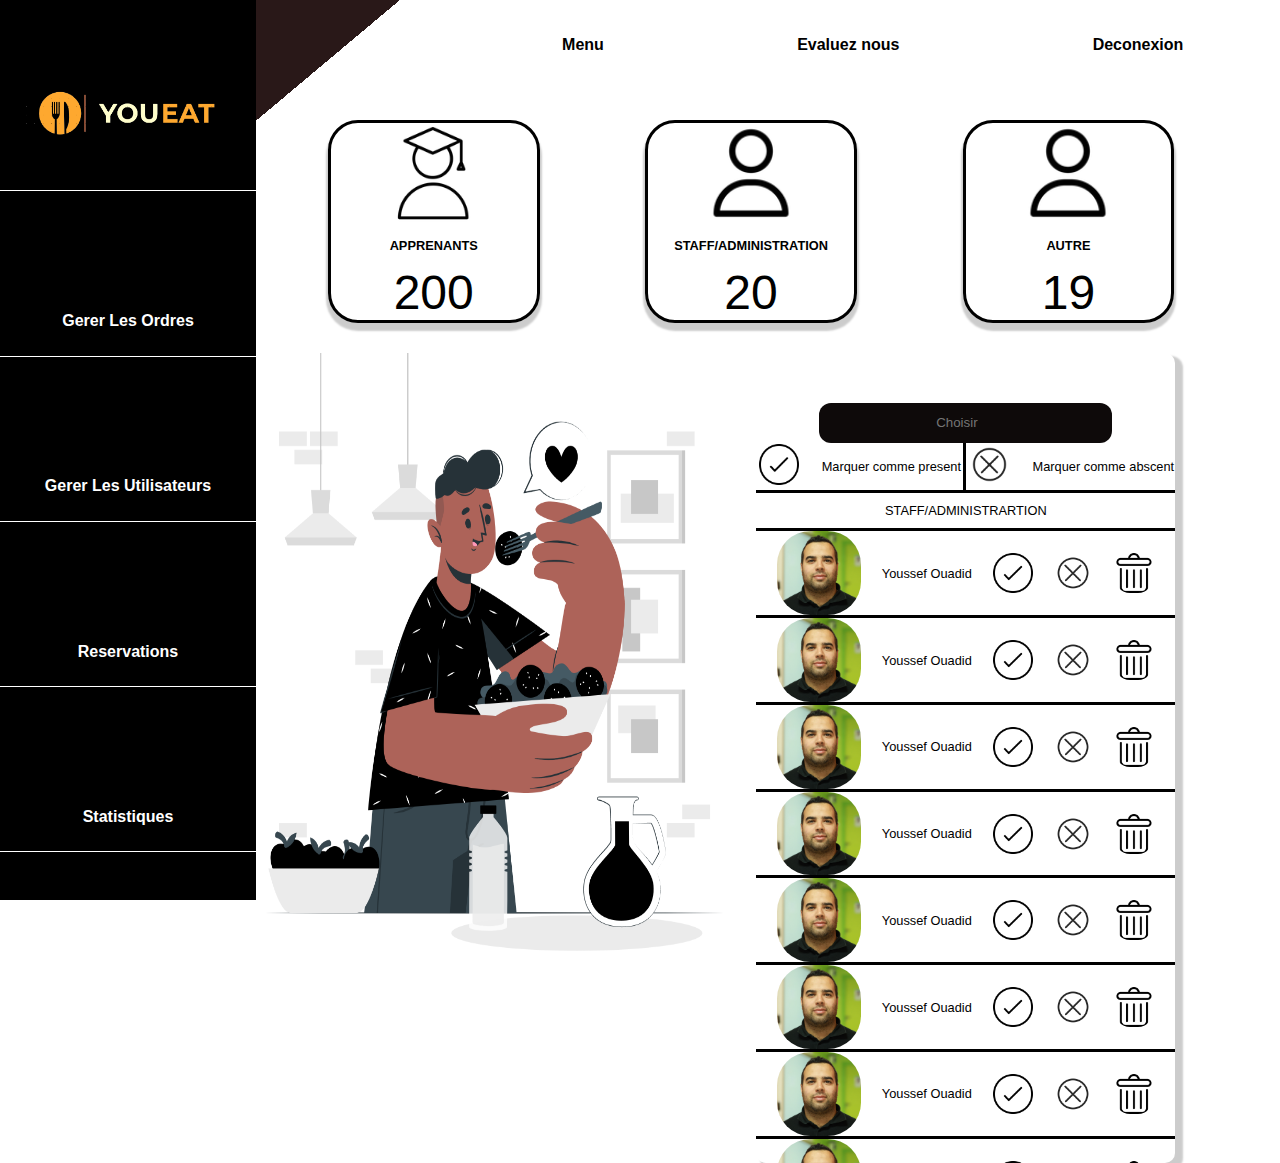
==== commit 0101a286: "." ====
--- a/CodeSource/admin.html
+++ b/CodeSource/admin.html
@@ -12,7 +12,7 @@
       name="keywords"
       content="Repat , manger , plats , admin , gerer,YouCode"
     />
-    <link rel="stylesheet" href="style.css" />
+    <link rel="stylesheet" href="styleReser-admin.css" />
     <link rel="icon" href="Ressources/ICON.png" />
     <title>Page Administration</title>
     <style>
@@ -45,7 +45,7 @@
               alt="Logo of the webpage"
             />
           </div>
-          <div class="border"><a href="page d ajout.html">Gerer Les Ordres</a></div>
+          <div class="border"><a href="Creation de menu.html">Gerer Les Ordres</a></div>
           <div class="border"><a href="#">Gerer Les Utilisateurs</a></div>
           <div class="border"><a href="reservation.html">Reservations</a></div>
           <div class="border"><a href="statistiques.html">Statistiques</a></div>
@@ -56,25 +56,25 @@
         <header class="header">
           <ul>
             <li><a class="Menu" href="PageMenu.html">Menu</a></li>
-            <li><a href="PageFeedBck.html">Evaluez nous</a></li>
-            <li><a href="">Deconnexion</a></li>
+            <li><a href="PageFeedBack.html">Evaluez nous</a></li>
+            <li><a href="index.html">Deconexion</a></li>
           </ul>
         </header>
        
         <section class="section1">
           <div class="cards card1">
             <i><img src="Ressources/icons/learner.ico " width="100" alt="icon" /></i>
-            <h1>APPRENANTS</h1>
+            <h1 class="spanXi">APPRENANTS</h1>
             <span>200</span>
           </div>
           <div class="cards card2">
             <i><img src="Ressources/icons/user.ico " width="100" alt="icon" /></i>
-            <h1>STAFF/ADMINISTRATION</h1>
+            <h1 class="spanXi">STAFF/ADMINISTRATION</h1>
             <span>20</span>
           </div>
           <div class="cards card3">
             <i><img src="Ressources/icons/user.ico " width="100" alt="icon"/></i>
-            <h1>AUTRE</h1>
+            <h1 class="spanXi">AUTRE</h1>
             <span>19</span>
           </div>
         </section>
--- a/CodeSource/styleReser-admin.css
+++ b/CodeSource/styleReser-admin.css
@@ -0,0 +1,419 @@
+* {
+  margin: 0px;
+  padding: 0px;
+  box-sizing: border-box;
+  @import url("https://fonts.googleapis.com/css2?family=Karla:wght@800&display=swap");
+}
+/********* For Mobile and Tablettes layouts *********/
+/****** Reservation page style ********/
+.Reserv-all{
+  background: rgb(255,255,255);
+  background: linear-gradient(151deg, rgba(255,255,255,1) 11%, rgba(0,0,0,1) 11%);
+
+}
+.Reserv-all {
+  display: grid;
+  grid-template-columns: 1fr;
+ 
+}
+/******** HEADER ************/
+.Reserv-header {
+  display: grid;
+  grid-template-columns: repeat(6, 1fr);
+  grid-template-rows: 1fr auto;
+}
+.Reserv-header .logo {
+  width: 200px;
+}
+.Reserv-header div {
+  grid-column: 2 /4;
+}
+.Reserv-header ul {
+  list-style: none;
+  display: flex;
+  justify-content: space-between;
+  grid-column: 1/ 7;
+  grid-row: 2/2;
+
+}
+.Reserv-header ul a {
+  color: white;
+}
+
+/********* Style for section1 *******/
+.Reserv-section1 {
+  display: grid;
+  grid-template-columns: repeat(10, 1fr);
+  grid-template-rows: repeat(2, 1fr);
+}
+.Reserv-section1 .section1_container1 {
+  grid-column: 2/ 10;
+  padding-left: 2%;
+  padding-top: 10%;
+}
+.Reserv-section1 .section1_container2 {
+  grid-column: 2/ 10;
+}
+.Reserv-section1 td , th {
+  border: 2px solid white;
+}
+
+
+
+.section1_ .couscous {
+  margin-left: 30%;
+  width: 50%;
+}
+.section1_ .tajine {
+  margin-left: 25%;
+  width: 60%;
+}
+
+.Reserv-section1 .h6_1 {
+  color: white;
+  display: block;
+  margin-left: 35%;
+  letter-spacing: 3px;
+  
+}
+.border h2 {
+  font-size: 0.3em;
+  margin-left: 20%;
+}
+.Reserv-section1 .button {
+  display: block;
+  padding: 5px;
+  border-radius: 10px;
+  border: 0px;
+  background-color: orange;
+  margin-left: 33%;
+  cursor: pointer;
+}
+.section1_ .input {
+  background-color:rgba(255, 255, 255, 0.719) ;
+  color: black;
+  text-align: center;
+  margin: 15px 0px;
+  width: 70%;
+  border-radius: 0 10px;
+  margin-left: 10%;
+}
+
+.Reserv-section1 .title {
+  letter-spacing: 4px;
+  margin-bottom: 15px;
+}
+.title1 {
+  margin-left: 25%;
+}
+.section1_ h1 {
+  font-size: 2em;
+}
+
+
+
+.Reserv-section1 .para {
+  letter-spacing: 3px;
+  line-height: 35px;
+}
+.Reserv-section1 #date-time {
+  margin-bottom: 10px;
+  background-color: hsl(39deg 100% 51% / 91%);
+  border-radius: 10px;
+  margin-left: 25%;
+}
+
+/*********** Section 2 and 3************/
+.studentsImages {
+  width: 10%;
+  border-radius: 40px;
+}
+.section2_container {
+  width: 79vw;
+  margin: 20px auto;
+}
+.section2_container .platebox {
+  display: flex;
+  justify-content: center;
+  border-bottom: 2px solid white;
+}
+.section2_cont {
+  display: flex;
+  justify-content: space-between;
+  margin-bottom: 15px;
+  align-items: center;
+  border-bottom: 2px solid white;
+}
+.section2_cont .names {
+  margin: 10px 0px;
+}
+
+/****** Admin page style ********/
+/*** Setting the full environement work *****/
+.admin-fullContainer {
+  display: inline-block;
+}
+/******* Styling the aside bar *********/
+.img >img {
+  width: 80%;
+}
+.admin .asidebarC {
+  position: fixed;
+  height: 100vh;
+  width: 20vw;
+  background: black;
+}
+.admin-Container {
+  background: rgb(41,24,24);
+  background: linear-gradient(140deg, rgba(41,24,24,1) 4%, rgba(255,255,255,1) 4%, rgba(255,255,255,1) 100%);
+  min-width: 75vw;
+  display: grid;
+  grid-template-columns: repeat(11, 1fr);
+  grid-template-rows: 10vh 1fr 4fr;
+  grid-row-gap: 30px;
+}
+.asidebarContentC {
+  display: flex;
+  flex-direction: column;
+  justify-content: space-around;
+  height: 100%;
+  text-align: center;
+}
+.asidebarContentC a {
+ color: white;
+ font-size: 0.7rem;
+}
+.asidebarContentC a,
+.header a , .Reserv-header ul li a , .Reserv-section1 .para , .Reserv-section1 .h6_1 {
+  font-weight: bold;
+  text-decoration: none;
+  cursor: pointer;
+}
+.asidebarContentC .border {
+  padding: 10% 0;
+  border-bottom: 1px solid white;
+}
+/******* Styling the header *********/
+.admin .header {
+  grid-column: 3/12;
+}
+.admin .header ul a {
+  color: black;
+}
+.admin .header ul .Menu {
+  color: inherit;
+}
+.admin .header ul {
+  list-style: none;
+  height: 100%;
+  display: flex;
+  justify-content: space-around;
+  align-items: center;
+}
+/********* Section 1 ***********/
+.admin .section1 {
+  grid-column: 2/12;
+  display: grid;
+  grid-template-columns: repeat(11, 1fr);
+  grid-template-rows: repeat(3,1fr) 30px ;
+  row-gap: 50px;
+ 
+}
+
+.admin .section1 .cards {
+  border: 3px solid black;
+  box-shadow: 0px 6px 2px 2px rgb(0 0 0 / 20%);
+  border-radius: 30px;
+  display: flex;
+  flex-direction: column;
+  align-items: center;
+  justify-content: space-between;
+}
+.admin .section1 .card1 {
+  grid-column: 3/11;
+  
+}
+.admin .section1 .card2 {
+  grid-column: 3/11;
+}
+.admin .section1 .card3 {
+  grid-column: 3/11;
+}
+.admin .section1 span {
+  font-size: 3rem;
+}
+.admin .section1 .cards h1,
+span {
+  color: black;
+  font-size: 0.8em;
+}
+/******* Style Section2******\\\\\\\\\*/
+.admin .section2 {
+  grid-column: 3/12;
+  display: grid;
+  grid-template-columns: repeat(10, 1fr);
+  
+  
+}
+.admin .section2 .imageC {
+  grid-column: 1/11;
+}
+
+.admin .section2 .back  {
+  width: 100%;
+  height: 35%;
+}
+.admin .section2 .usersDataC {
+  display: flex;
+  flex-direction: column;
+  align-items: center;
+}
+.admin .section2 .input {
+  margin-top: 50px;
+  width: 70%;
+  height: 40px;
+  border-radius: 12px;
+  border: 0px;
+  background-color: rgb(14, 10, 10);
+  text-align: center;
+}
+.admin .section2 .section2C {
+  box-shadow: 6px 5px 2px 2px rgb(0 0 0 / 20%);
+  border-radius: 10px;
+  grid-column: 2/10;
+  height: 76vh;
+  overflow: auto;
+  overflow-x: hidden;
+  margin-top: -1100px;
+}
+.admin .section2 .manageC {
+  display: flex;
+  justify-content: space-evenly;
+}
+.admin .section2 .Cont {
+  display: flex;
+  justify-content: space-around;
+  align-items: center;
+}
+.admin .section2 .Cont {
+  border-bottom: 3px solid black;
+}
+.admin .section2 .Cont1 {
+  border-right: 3px solid black;
+}
+.admin .section2 i {
+  width: 28%;
+}
+.admin .section2 .wrongIco {
+  width: 30%;
+}
+.admin .section2  img {
+  width: 70%;
+}
+
+.section2 .users {
+  display: flex;
+  align-items: center;
+  justify-content: space-evenly;
+
+  border-bottom: 3px solid black;
+}
+.section2 .spanX {
+  margin: 0px;
+  padding: 10px;
+}
+.section2 .users img {
+  width: 20%;
+  border-radius: 40%;
+}
+.section2 .iconC {
+  border: 1px solid black;
+  display: flex;
+}
+.section2 .iconC i {
+  width: 10%;
+  height: 20%;
+}
+.section2 .iconC i::hoover {
+    cursor: pointer;
+  }
+.section2 .users .icons {
+  height: 40px;
+  width: 40px;
+}
+
+/* For Desktops layouts */
+@media (min-width: 800px) {
+  /****** Reservation page style ********/
+  .Reserv-header {
+    grid-template-rows: 60px;
+  }
+  .Reserv-header div {
+    grid-column: 1 /3;
+  }
+  .Reserv-header ul {
+    position: relative;
+    bottom: 29px;
+    grid-column: 4/ 7;
+    margin-right: 10%;
+  }
+  .Reserv-section1 {
+    grid-template-rows: 1fr;
+  }
+  .Reserv-section1 .section1_container1 {
+    grid-column: 2/ 5;
+
+    padding-left: 7%;
+    padding-top: 10%;
+  }
+  .Reserv-section1 .section1_container2 {
+    grid-column: 7/ 10;
+  }
+  .section2_cont {
+    display: flex;
+    justify-content: space-evenly;
+  }
+  .border h2 {
+    font-size: 0.5rem;
+    
+  }
+  /*************** Admin page style ***********************/
+  .admin .header {
+    grid-column: 5/12;
+  }
+  .admin .header ul .Menu {
+    color: black;
+  }
+  .asidebarContentC a {
+    color: white;
+    font-size: 1rem;
+   }
+  .admin .section1 {
+      grid-template-rows: 1fr;
+  }
+  .admin-Container {
+    background: rgb(41,24,24);
+background: linear-gradient(140deg, rgba(41,24,24,1) 15%, rgba(255,255,255,1) 15%, rgba(255,255,255,1) 100%);
+  }
+  .admin .section1 .card1 {
+    grid-column: 3/5;
+  }
+  .admin .section1 .card2 {
+    grid-column: 6/8;
+  }
+  .admin .section1 .card3 {
+    grid-column: 9/11;
+  }
+  .admin .section2 .imageC {
+    grid-column: 1/6;
+  }
+  .admin .section2 .back {
+    width: 100%;
+    height: 80%;
+  }
+  .admin .section2 .section2C {
+      margin: 0px;
+      grid-column: 6/10;
+      height: 90vh;
+  }
+}